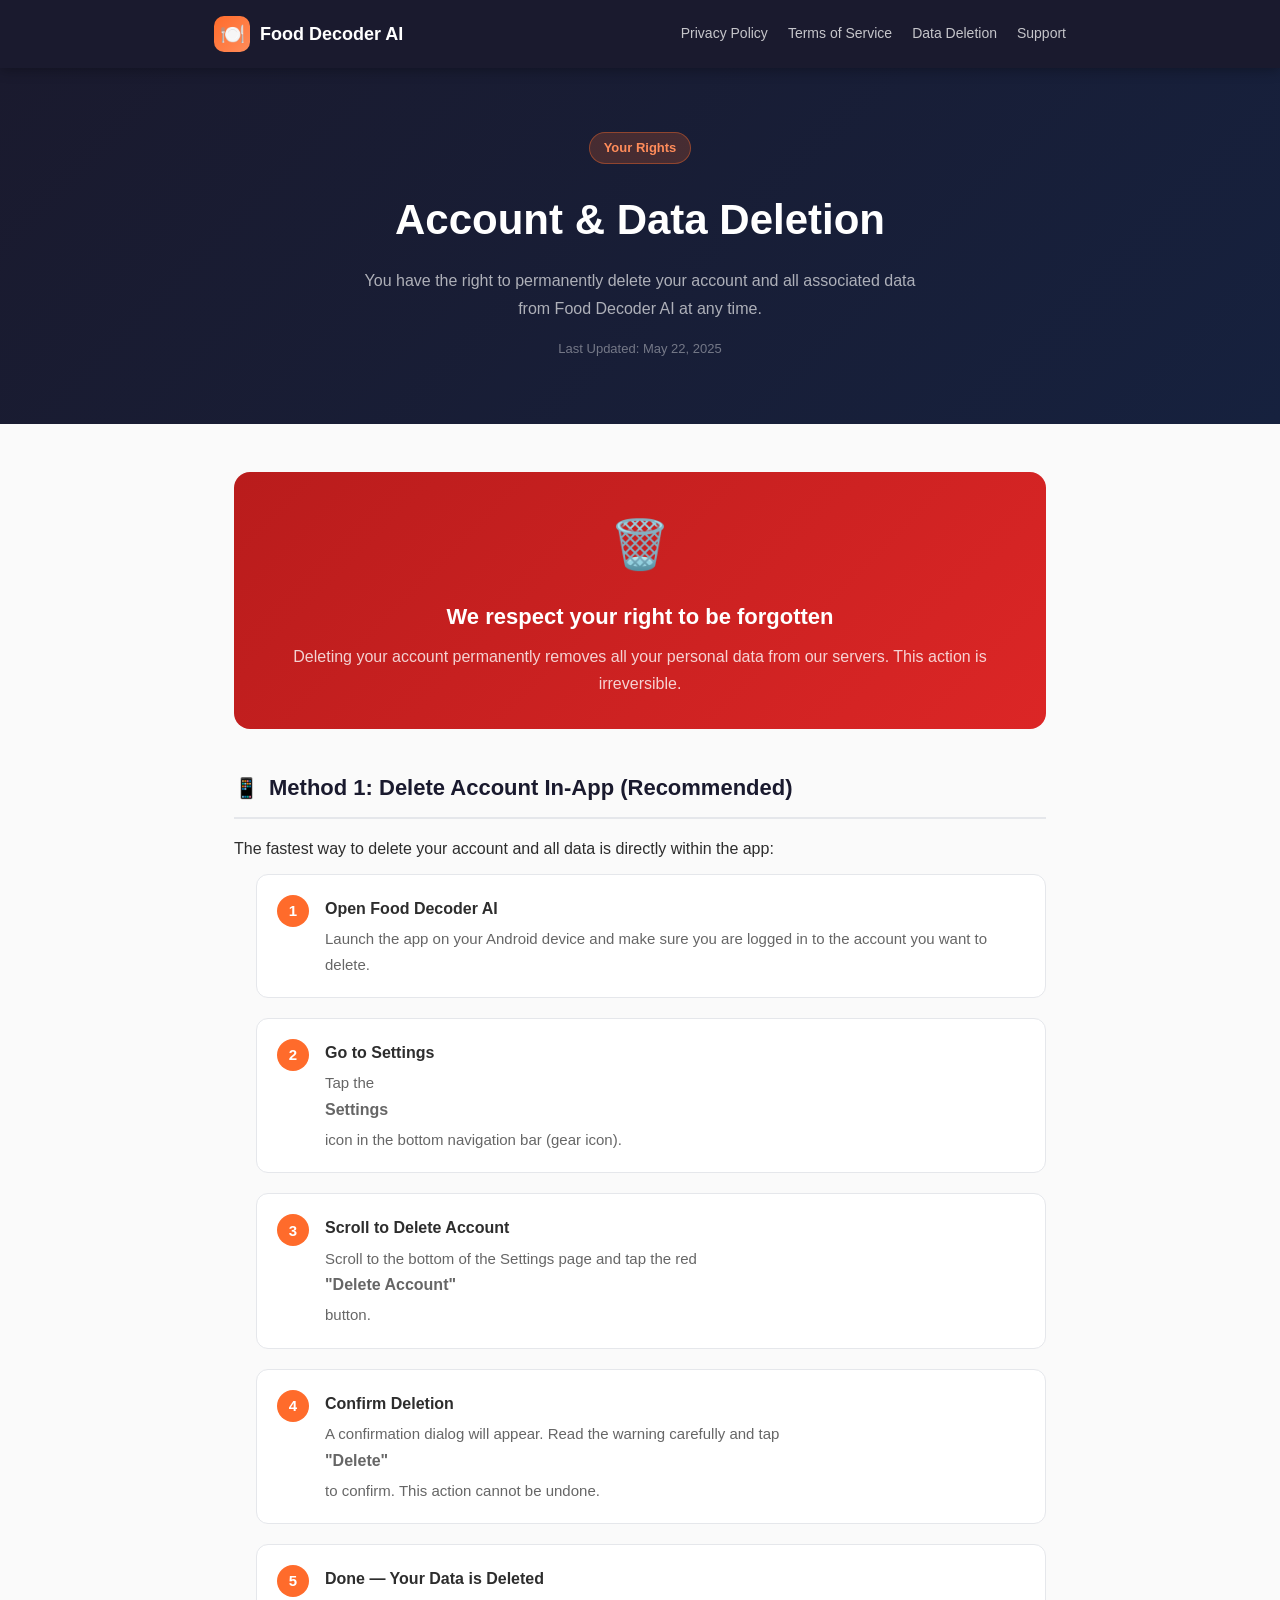
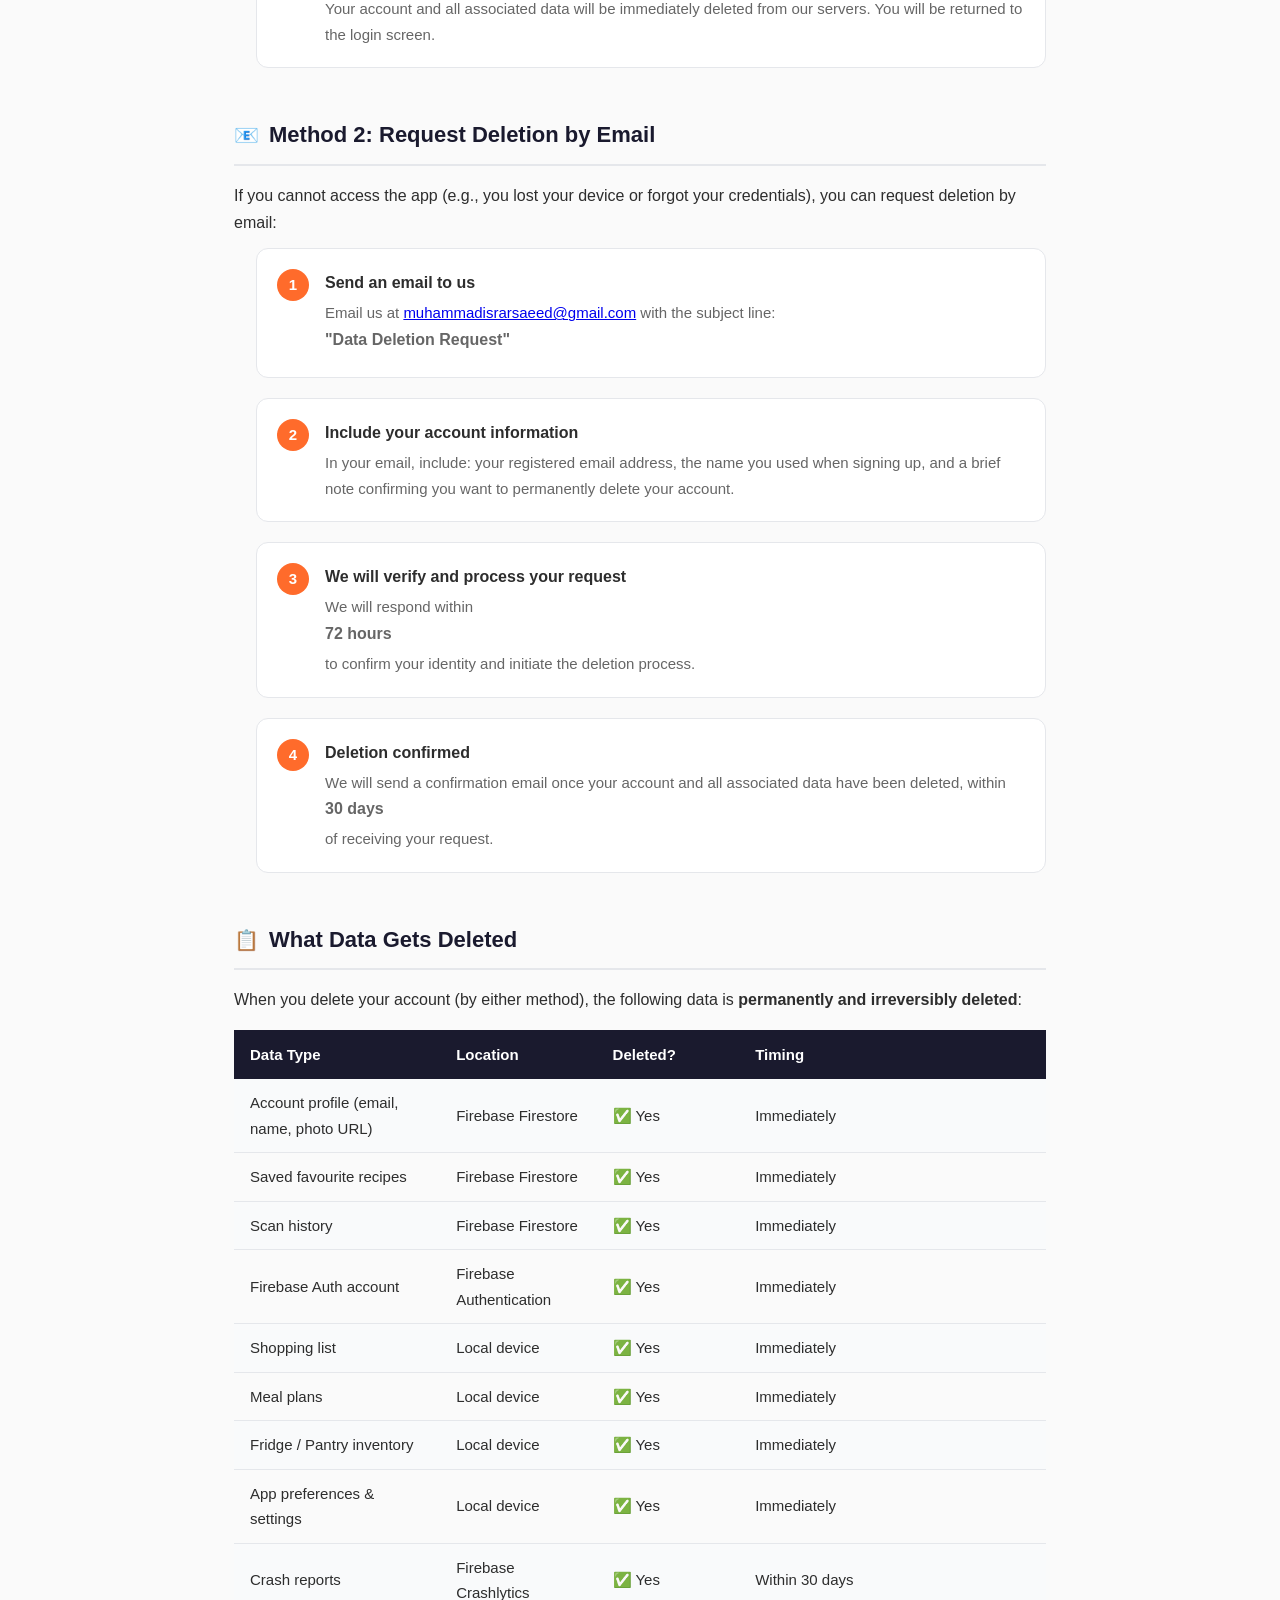
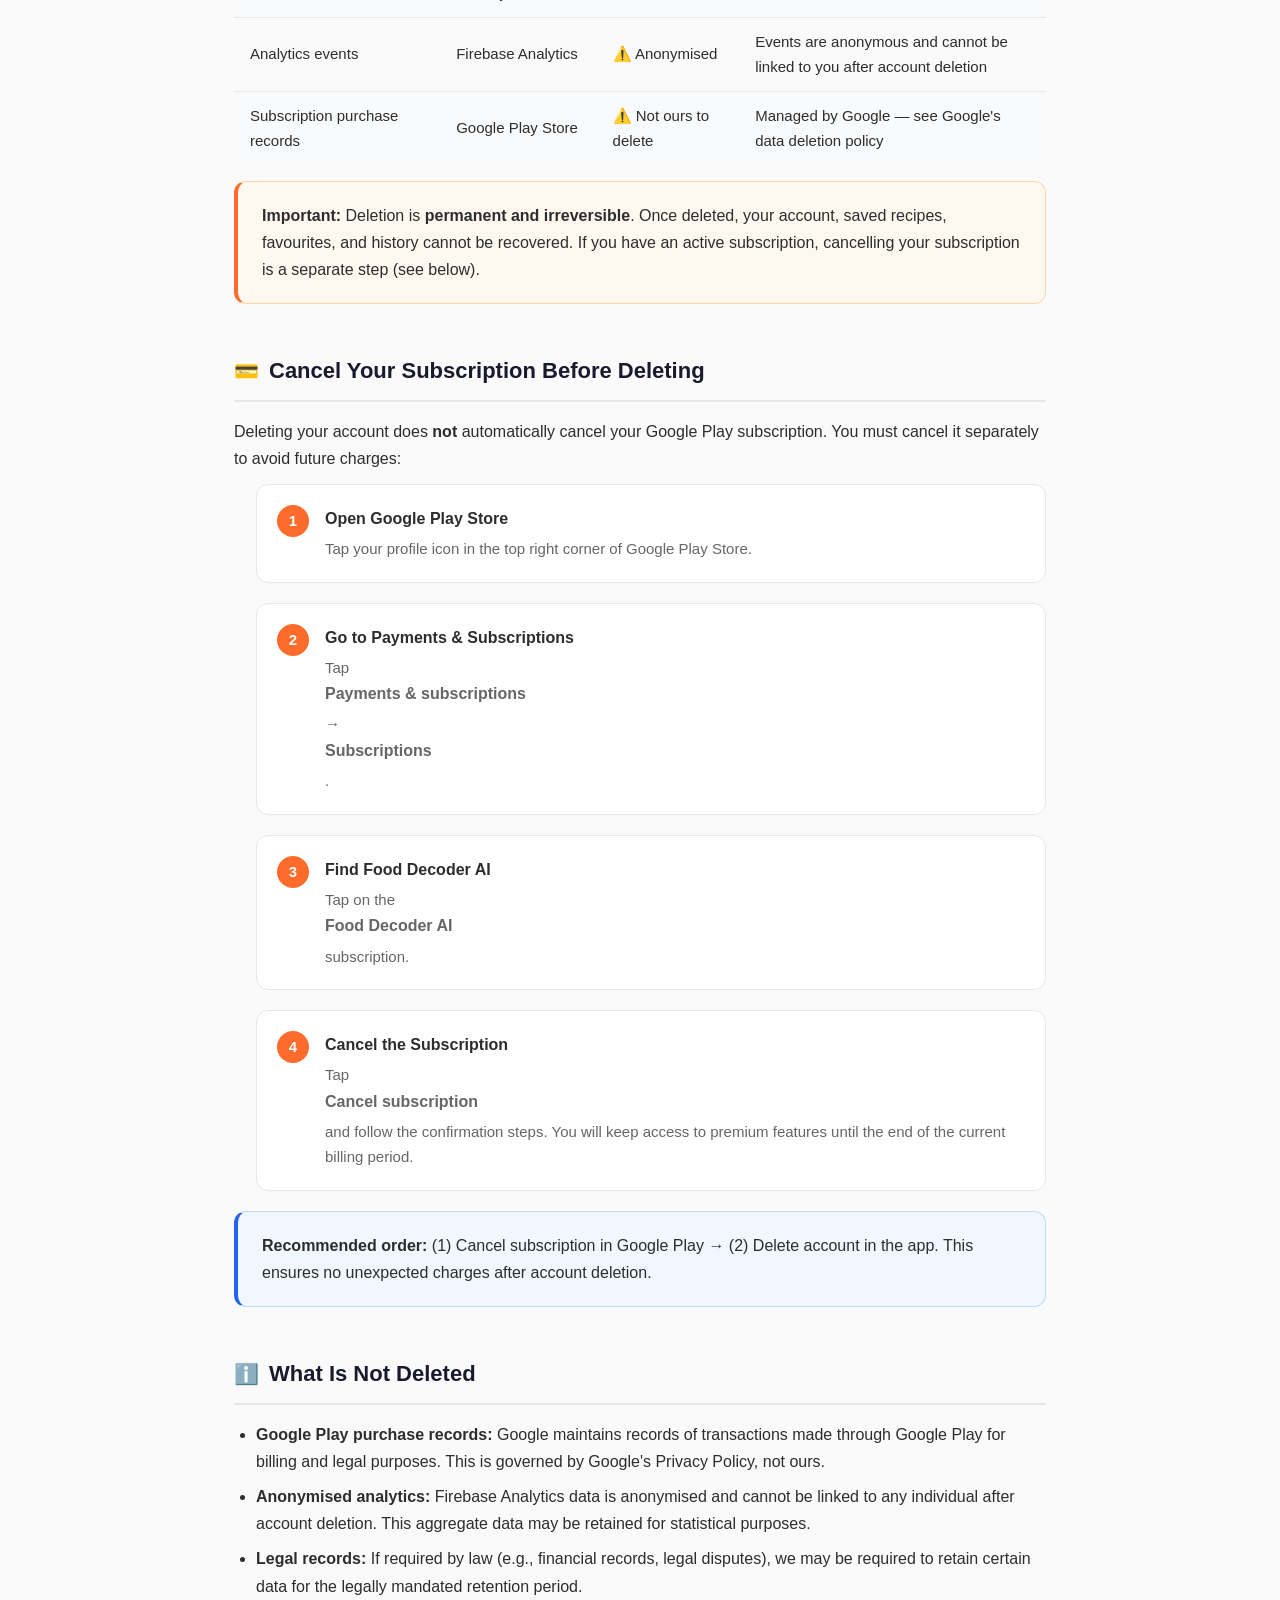
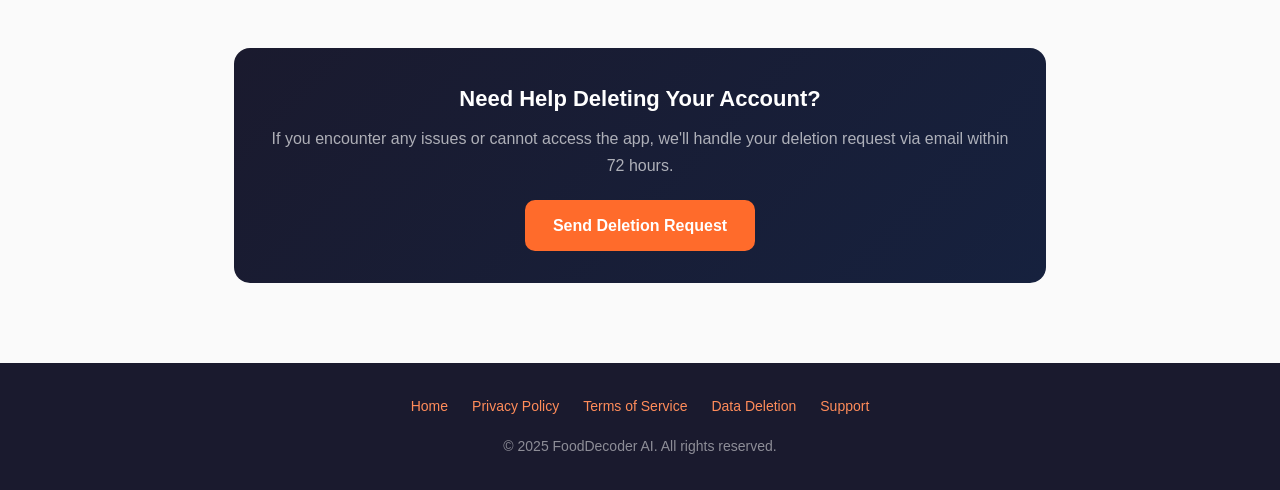
==== data-deletion.html @ 43fed589 "Add data-deletion.html" ====
<!DOCTYPE html>
<html lang="en">
<head>
  <meta charset="UTF-8">
  <meta name="viewport" content="width=device-width, initial-scale=1.0">
  <title>Data Deletion — Food Decoder AI</title>
  <link rel="stylesheet" href="style.css">
  <style>
    .step-list { counter-reset: steps; list-style: none; padding: 0; }
    .step-list li {
      counter-increment: steps;
      display: flex;
      gap: 16px;
      align-items: flex-start;
      margin-bottom: 20px;
      background: var(--card);
      border: 1px solid var(--border);
      border-radius: 12px;
      padding: 20px;
    }
    .step-list li::before {
      content: counter(steps);
      background: var(--orange);
      color: white;
      width: 32px;
      height: 32px;
      border-radius: 50%;
      display: flex;
      align-items: center;
      justify-content: center;
      font-weight: 700;
      font-size: 15px;
      flex-shrink: 0;
    }
    .step-list li strong { display: block; font-size: 16px; margin-bottom: 4px; }
    .step-list li p { margin: 0; color: var(--muted); font-size: 15px; }
    .delete-hero {
      background: linear-gradient(135deg, #B91C1C, #DC2626);
      border-radius: 16px;
      color: white;
      padding: 32px;
      margin-bottom: 40px;
      text-align: center;
    }
    .delete-hero .icon { font-size: 48px; margin-bottom: 12px; }
    .delete-hero h3 { font-size: 22px; font-weight: 700; margin-bottom: 8px; }
    .delete-hero p { color: rgba(255,255,255,0.8); }
  </style>
</head>
<body>

<nav>
  <div class="nav-inner">
    <a class="nav-brand" href="index.html">
      <div class="nav-icon">🍽️</div>
      <span>Food Decoder AI</span>
    </a>
    <div class="nav-links">
      <a href="privacy-policy.html">Privacy Policy</a>
      <a href="terms-of-service.html">Terms of Service</a>
      <a href="data-deletion.html">Data Deletion</a>
      <a href="support.html">Support</a>
    </div>
  </div>
</nav>

<div class="hero">
  <div class="badge">Your Rights</div>
  <h1>Account &amp; Data Deletion</h1>
  <p>You have the right to permanently delete your account and all associated data from Food Decoder AI at any time.</p>
  <div class="last-updated">Last Updated: May 22, 2025</div>
</div>

<div class="content">

  <div class="delete-hero">
    <div class="icon">🗑️</div>
    <h3>We respect your right to be forgotten</h3>
    <p>Deleting your account permanently removes all your personal data from our servers. This action is irreversible.</p>
  </div>

  <!-- In-app deletion -->
  <div class="section" id="in-app">
    <h2><span class="icon">📱</span> Method 1: Delete Account In-App (Recommended)</h2>
    <p>The fastest way to delete your account and all data is directly within the app:</p>

    <ol class="step-list">
      <li>
        <div>
          <strong>Open Food Decoder AI</strong>
          <p>Launch the app on your Android device and make sure you are logged in to the account you want to delete.</p>
        </div>
      </li>
      <li>
        <div>
          <strong>Go to Settings</strong>
          <p>Tap the <strong>Settings</strong> icon in the bottom navigation bar (gear icon).</p>
        </div>
      </li>
      <li>
        <div>
          <strong>Scroll to Delete Account</strong>
          <p>Scroll to the bottom of the Settings page and tap the red <strong>"Delete Account"</strong> button.</p>
        </div>
      </li>
      <li>
        <div>
          <strong>Confirm Deletion</strong>
          <p>A confirmation dialog will appear. Read the warning carefully and tap <strong>"Delete"</strong> to confirm. This action cannot be undone.</p>
        </div>
      </li>
      <li>
        <div>
          <strong>Done — Your Data is Deleted</strong>
          <p>Your account and all associated data will be immediately deleted from our servers. You will be returned to the login screen.</p>
        </div>
      </li>
    </ol>
  </div>

  <!-- Email deletion -->
  <div class="section" id="email-request">
    <h2><span class="icon">📧</span> Method 2: Request Deletion by Email</h2>
    <p>If you cannot access the app (e.g., you lost your device or forgot your credentials), you can request deletion by email:</p>

    <ol class="step-list">
      <li>
        <div>
          <strong>Send an email to us</strong>
          <p>Email us at <a href="mailto:muhammadisrarsaeed@gmail.com">muhammadisrarsaeed@gmail.com</a> with the subject line: <strong>"Data Deletion Request"</strong></p>
        </div>
      </li>
      <li>
        <div>
          <strong>Include your account information</strong>
          <p>In your email, include: your registered email address, the name you used when signing up, and a brief note confirming you want to permanently delete your account.</p>
        </div>
      </li>
      <li>
        <div>
          <strong>We will verify and process your request</strong>
          <p>We will respond within <strong>72 hours</strong> to confirm your identity and initiate the deletion process.</p>
        </div>
      </li>
      <li>
        <div>
          <strong>Deletion confirmed</strong>
          <p>We will send a confirmation email once your account and all associated data have been deleted, within <strong>30 days</strong> of receiving your request.</p>
        </div>
      </li>
    </ol>
  </div>

  <!-- What gets deleted -->
  <div class="section" id="what-deleted">
    <h2><span class="icon">📋</span> What Data Gets Deleted</h2>
    <p>When you delete your account (by either method), the following data is <strong>permanently and irreversibly deleted</strong>:</p>

    <table>
      <tr><th>Data Type</th><th>Location</th><th>Deleted?</th><th>Timing</th></tr>
      <tr><td>Account profile (email, name, photo URL)</td><td>Firebase Firestore</td><td>✅ Yes</td><td>Immediately</td></tr>
      <tr><td>Saved favourite recipes</td><td>Firebase Firestore</td><td>✅ Yes</td><td>Immediately</td></tr>
      <tr><td>Scan history</td><td>Firebase Firestore</td><td>✅ Yes</td><td>Immediately</td></tr>
      <tr><td>Firebase Auth account</td><td>Firebase Authentication</td><td>✅ Yes</td><td>Immediately</td></tr>
      <tr><td>Shopping list</td><td>Local device</td><td>✅ Yes</td><td>Immediately</td></tr>
      <tr><td>Meal plans</td><td>Local device</td><td>✅ Yes</td><td>Immediately</td></tr>
      <tr><td>Fridge / Pantry inventory</td><td>Local device</td><td>✅ Yes</td><td>Immediately</td></tr>
      <tr><td>App preferences &amp; settings</td><td>Local device</td><td>✅ Yes</td><td>Immediately</td></tr>
      <tr><td>Crash reports</td><td>Firebase Crashlytics</td><td>✅ Yes</td><td>Within 30 days</td></tr>
      <tr><td>Analytics events</td><td>Firebase Analytics</td><td>⚠️ Anonymised</td><td>Events are anonymous and cannot be linked to you after account deletion</td></tr>
      <tr><td>Subscription purchase records</td><td>Google Play Store</td><td>⚠️ Not ours to delete</td><td>Managed by Google — see Google's data deletion policy</td></tr>
    </table>

    <div class="card warning">
      <strong>Important:</strong> Deletion is <strong>permanent and irreversible</strong>. Once deleted, your account, saved recipes, favourites, and history cannot be recovered. If you have an active subscription, cancelling your subscription is a separate step (see below).
    </div>
  </div>

  <!-- Subscription cancellation -->
  <div class="section" id="subscription-cancel">
    <h2><span class="icon">💳</span> Cancel Your Subscription Before Deleting</h2>
    <p>Deleting your account does <strong>not</strong> automatically cancel your Google Play subscription. You must cancel it separately to avoid future charges:</p>

    <ol class="step-list">
      <li>
        <div>
          <strong>Open Google Play Store</strong>
          <p>Tap your profile icon in the top right corner of Google Play Store.</p>
        </div>
      </li>
      <li>
        <div>
          <strong>Go to Payments &amp; Subscriptions</strong>
          <p>Tap <strong>Payments &amp; subscriptions</strong> → <strong>Subscriptions</strong>.</p>
        </div>
      </li>
      <li>
        <div>
          <strong>Find Food Decoder AI</strong>
          <p>Tap on the <strong>Food Decoder AI</strong> subscription.</p>
        </div>
      </li>
      <li>
        <div>
          <strong>Cancel the Subscription</strong>
          <p>Tap <strong>Cancel subscription</strong> and follow the confirmation steps. You will keep access to premium features until the end of the current billing period.</p>
        </div>
      </li>
    </ol>

    <div class="card info">
      <strong>Recommended order:</strong> (1) Cancel subscription in Google Play → (2) Delete account in the app. This ensures no unexpected charges after account deletion.
    </div>
  </div>

  <!-- What's NOT deleted -->
  <div class="section" id="not-deleted">
    <h2><span class="icon">ℹ️</span> What Is Not Deleted</h2>
    <ul>
      <li><strong>Google Play purchase records:</strong> Google maintains records of transactions made through Google Play for billing and legal purposes. This is governed by Google's Privacy Policy, not ours.</li>
      <li><strong>Anonymised analytics:</strong> Firebase Analytics data is anonymised and cannot be linked to any individual after account deletion. This aggregate data may be retained for statistical purposes.</li>
      <li><strong>Legal records:</strong> If required by law (e.g., financial records, legal disputes), we may be required to retain certain data for the legally mandated retention period.</li>
    </ul>
  </div>

  <div class="contact-box">
    <h3>Need Help Deleting Your Account?</h3>
    <p>If you encounter any issues or cannot access the app, we'll handle your deletion request via email within 72 hours.</p>
    <a href="mailto:muhammadisrarsaeed@gmail.com?subject=Data Deletion Request">Send Deletion Request</a>
  </div>

</div>

<footer>
  <div class="footer-links">
    <a href="index.html">Home</a>
    <a href="privacy-policy.html">Privacy Policy</a>
    <a href="terms-of-service.html">Terms of Service</a>
    <a href="data-deletion.html">Data Deletion</a>
    <a href="support.html">Support</a>
  </div>
  &copy; 2025 FoodDecoder AI. All rights reserved.
</footer>

</body>
</html>
---- style.css ----
* { margin: 0; padding: 0; box-sizing: border-box; }

:root {
  --orange: #FF6B2B;
  --orange-light: #FF8C5A;
  --dark: #1A1A2E;
  --text: #2D2D2D;
  --muted: #666;
  --border: #E5E7EB;
  --bg: #FAFAFA;
  --card: #FFFFFF;
}

body {
  font-family: -apple-system, BlinkMacSystemFont, 'Segoe UI', Roboto, Oxygen, sans-serif;
  color: var(--text);
  background: var(--bg);
  line-height: 1.7;
  font-size: 16px;
}

/* NAV */
nav {
  background: var(--dark);
  padding: 16px 0;
  position: sticky;
  top: 0;
  z-index: 100;
  box-shadow: 0 2px 12px rgba(0,0,0,0.3);
}
.nav-inner {
  max-width: 900px;
  margin: 0 auto;
  padding: 0 24px;
  display: flex;
  align-items: center;
  justify-content: space-between;
  flex-wrap: wrap;
  gap: 12px;
}
.nav-brand {
  display: flex;
  align-items: center;
  gap: 10px;
  text-decoration: none;
}
.nav-icon {
  width: 36px;
  height: 36px;
  background: linear-gradient(135deg, var(--orange), var(--orange-light));
  border-radius: 10px;
  display: flex;
  align-items: center;
  justify-content: center;
  font-size: 20px;
}
.nav-brand span {
  color: #fff;
  font-weight: 700;
  font-size: 18px;
}
.nav-links {
  display: flex;
  gap: 20px;
  flex-wrap: wrap;
}
.nav-links a {
  color: rgba(255,255,255,0.75);
  text-decoration: none;
  font-size: 14px;
  transition: color 0.2s;
}
.nav-links a:hover { color: var(--orange-light); }

/* HERO */
.hero {
  background: linear-gradient(135deg, var(--dark) 0%, #16213E 100%);
  color: white;
  padding: 64px 24px;
  text-align: center;
}
.hero h1 {
  font-size: clamp(28px, 5vw, 42px);
  font-weight: 800;
  margin-bottom: 12px;
}
.hero p {
  color: rgba(255,255,255,0.65);
  font-size: 16px;
  max-width: 560px;
  margin: 0 auto 16px;
}
.hero .badge {
  display: inline-block;
  background: rgba(255,107,43,0.2);
  border: 1px solid rgba(255,107,43,0.4);
  color: var(--orange-light);
  padding: 4px 14px;
  border-radius: 20px;
  font-size: 13px;
  font-weight: 600;
  margin-bottom: 20px;
}
.last-updated {
  font-size: 13px;
  color: rgba(255,255,255,0.4);
  margin-top: 8px;
}

/* CONTENT */
.content {
  max-width: 860px;
  margin: 0 auto;
  padding: 48px 24px 80px;
}

/* TABLE OF CONTENTS */
.toc {
  background: var(--card);
  border: 1px solid var(--border);
  border-left: 4px solid var(--orange);
  border-radius: 12px;
  padding: 24px 28px;
  margin-bottom: 48px;
}
.toc h3 {
  font-size: 14px;
  text-transform: uppercase;
  letter-spacing: 0.08em;
  color: var(--muted);
  margin-bottom: 14px;
}
.toc ol {
  padding-left: 18px;
}
.toc li {
  margin-bottom: 6px;
}
.toc a {
  color: var(--orange);
  text-decoration: none;
  font-size: 15px;
}
.toc a:hover { text-decoration: underline; }

/* SECTIONS */
.section {
  margin-bottom: 48px;
  scroll-margin-top: 80px;
}
.section h2 {
  font-size: 22px;
  font-weight: 700;
  color: var(--dark);
  margin-bottom: 16px;
  padding-bottom: 10px;
  border-bottom: 2px solid var(--border);
  display: flex;
  align-items: center;
  gap: 10px;
}
.section h2 .icon {
  font-size: 20px;
}
.section h3 {
  font-size: 17px;
  font-weight: 600;
  color: var(--dark);
  margin: 20px 0 10px;
}
.section p { margin-bottom: 12px; color: var(--text); }
.section ul, .section ol {
  padding-left: 22px;
  margin-bottom: 16px;
}
.section li { margin-bottom: 8px; }

/* CARDS */
.card {
  background: var(--card);
  border: 1px solid var(--border);
  border-radius: 12px;
  padding: 20px 24px;
  margin: 16px 0;
}
.card.warning {
  background: #FFF8F0;
  border-color: #FFD4A8;
  border-left: 4px solid var(--orange);
}
.card.info {
  background: #F0F7FF;
  border-color: #BFD9FF;
  border-left: 4px solid #2563EB;
}
.card.success {
  background: #F0FFF4;
  border-color: #A8E6C0;
  border-left: 4px solid #16A34A;
}

/* TABLE */
table {
  width: 100%;
  border-collapse: collapse;
  margin: 16px 0;
  font-size: 15px;
}
th {
  background: var(--dark);
  color: white;
  padding: 12px 16px;
  text-align: left;
  font-weight: 600;
}
td {
  padding: 11px 16px;
  border-bottom: 1px solid var(--border);
}
tr:nth-child(even) td { background: #F9FAFB; }
tr:last-child td { border-bottom: none; }

/* PRICING CARDS */
.pricing-grid {
  display: grid;
  grid-template-columns: repeat(auto-fit, minmax(220px, 1fr));
  gap: 20px;
  margin: 24px 0;
}
.price-card {
  background: var(--card);
  border: 2px solid var(--border);
  border-radius: 16px;
  padding: 24px 20px;
  text-align: center;
  position: relative;
}
.price-card.featured {
  border-color: var(--orange);
  box-shadow: 0 4px 20px rgba(255,107,43,0.15);
}
.price-card .badge-top {
  position: absolute;
  top: -12px;
  left: 50%;
  transform: translateX(-50%);
  background: var(--orange);
  color: white;
  padding: 3px 14px;
  border-radius: 20px;
  font-size: 11px;
  font-weight: 700;
  text-transform: uppercase;
  letter-spacing: 0.05em;
  white-space: nowrap;
}
.price-card h4 { font-size: 18px; font-weight: 700; margin-bottom: 4px; }
.price-card .price { font-size: 32px; font-weight: 800; color: var(--orange); }
.price-card .price span { font-size: 14px; font-weight: 400; color: var(--muted); }
.price-card .scans { font-size: 13px; color: var(--muted); margin: 8px 0 16px; }
.price-card ul { text-align: left; padding-left: 16px; font-size: 14px; }
.price-card ul li { margin-bottom: 6px; }

/* CONTACT BOX */
.contact-box {
  background: linear-gradient(135deg, var(--dark), #16213E);
  color: white;
  border-radius: 16px;
  padding: 32px;
  text-align: center;
  margin-top: 48px;
}
.contact-box h3 { font-size: 22px; margin-bottom: 8px; }
.contact-box p { color: rgba(255,255,255,0.65); margin-bottom: 20px; }
.contact-box a {
  display: inline-block;
  background: var(--orange);
  color: white;
  text-decoration: none;
  padding: 12px 28px;
  border-radius: 10px;
  font-weight: 600;
  transition: background 0.2s;
}
.contact-box a:hover { background: var(--orange-light); }

/* FOOTER */
footer {
  background: var(--dark);
  color: rgba(255,255,255,0.5);
  text-align: center;
  padding: 32px 24px;
  font-size: 14px;
}
footer a { color: var(--orange-light); text-decoration: none; }
footer .footer-links {
  display: flex;
  justify-content: center;
  gap: 24px;
  flex-wrap: wrap;
  margin-bottom: 16px;
}

@media (max-width: 600px) {
  .nav-links { gap: 12px; }
  .hero { padding: 40px 20px; }
  .content { padding: 32px 16px 60px; }
}
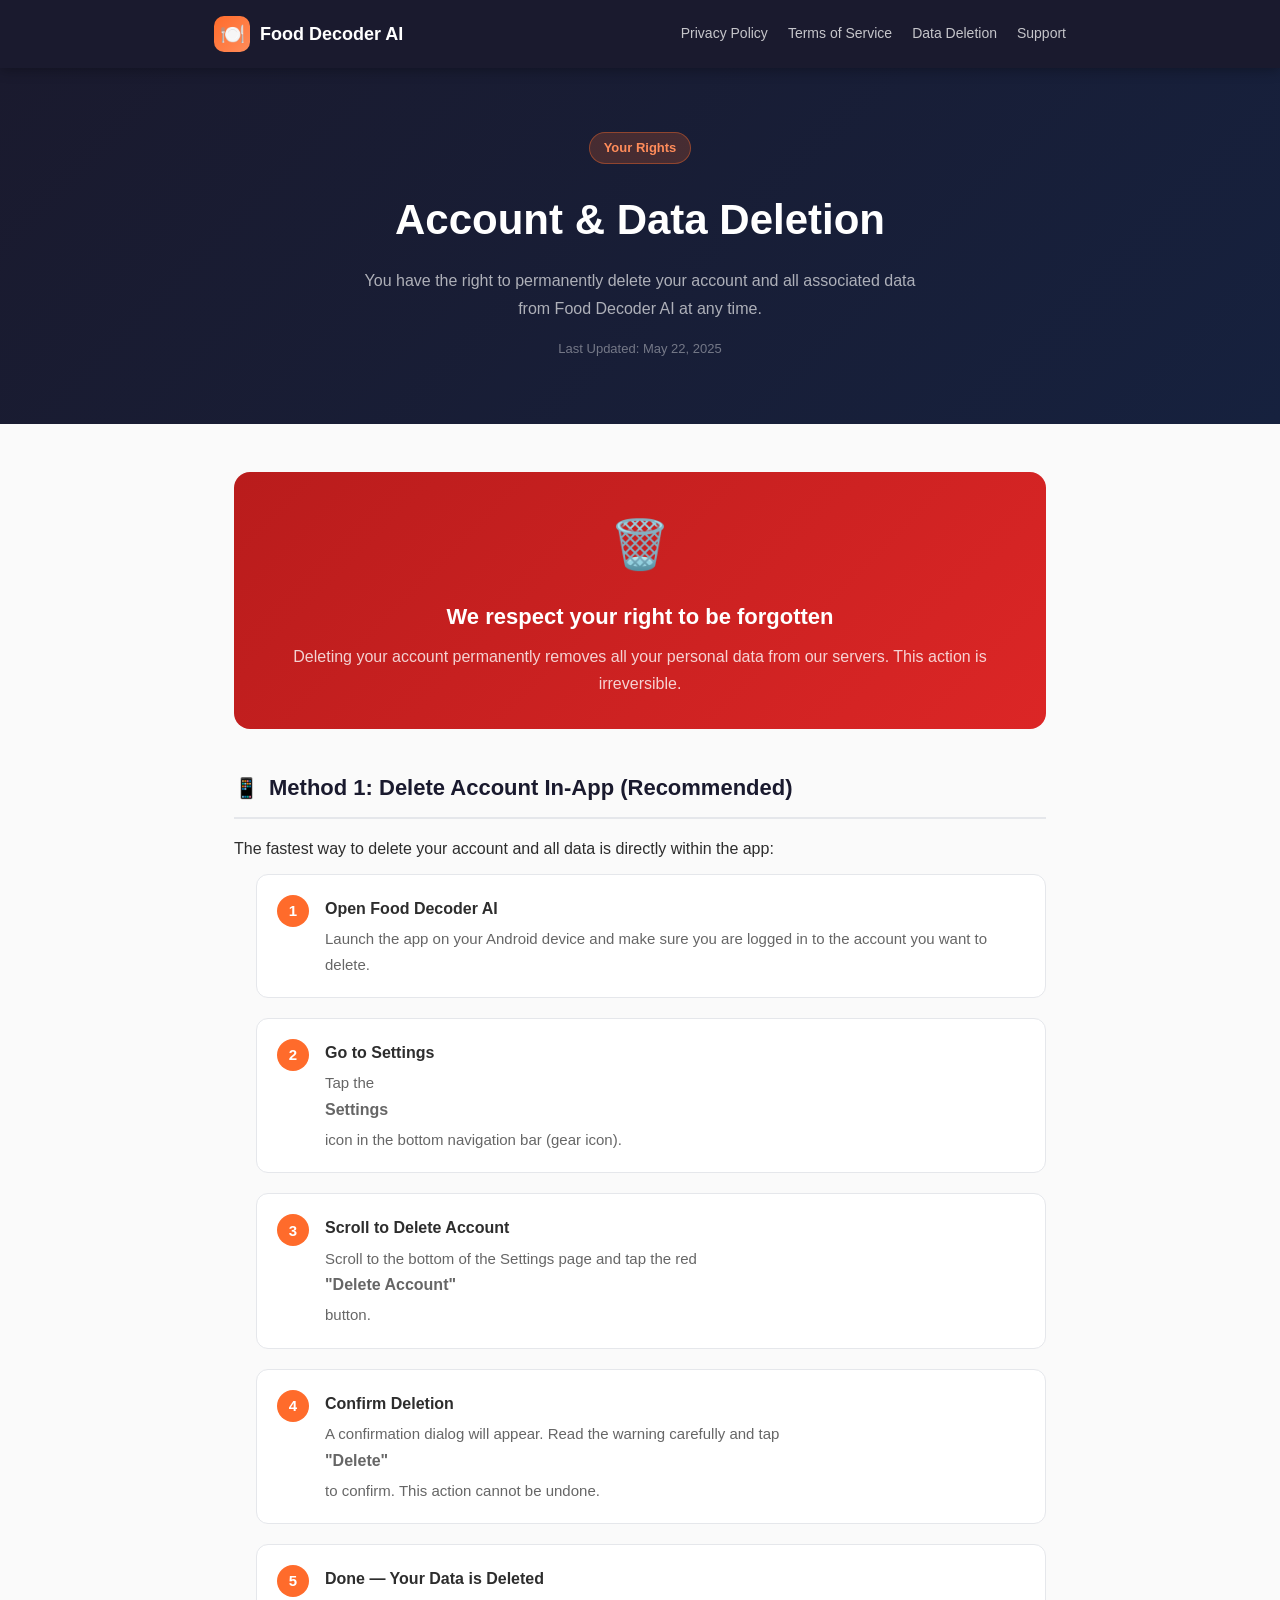
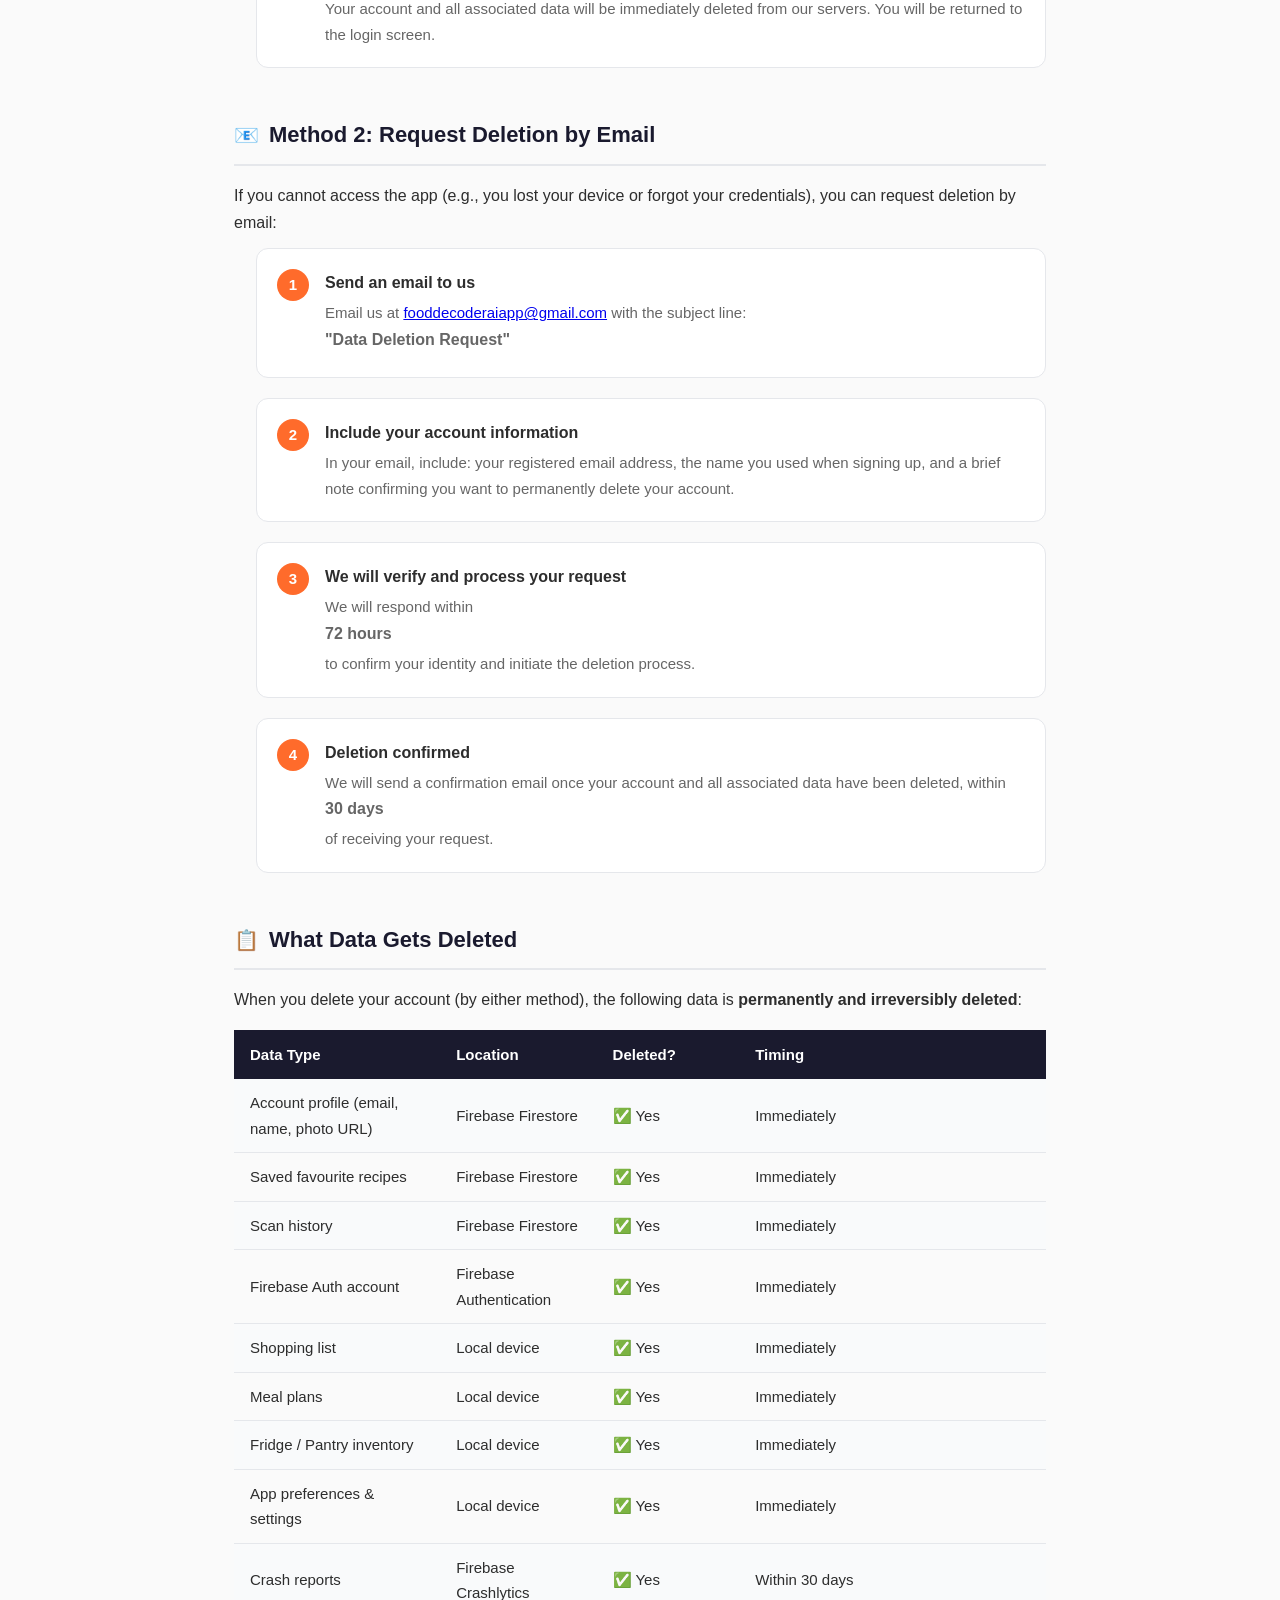
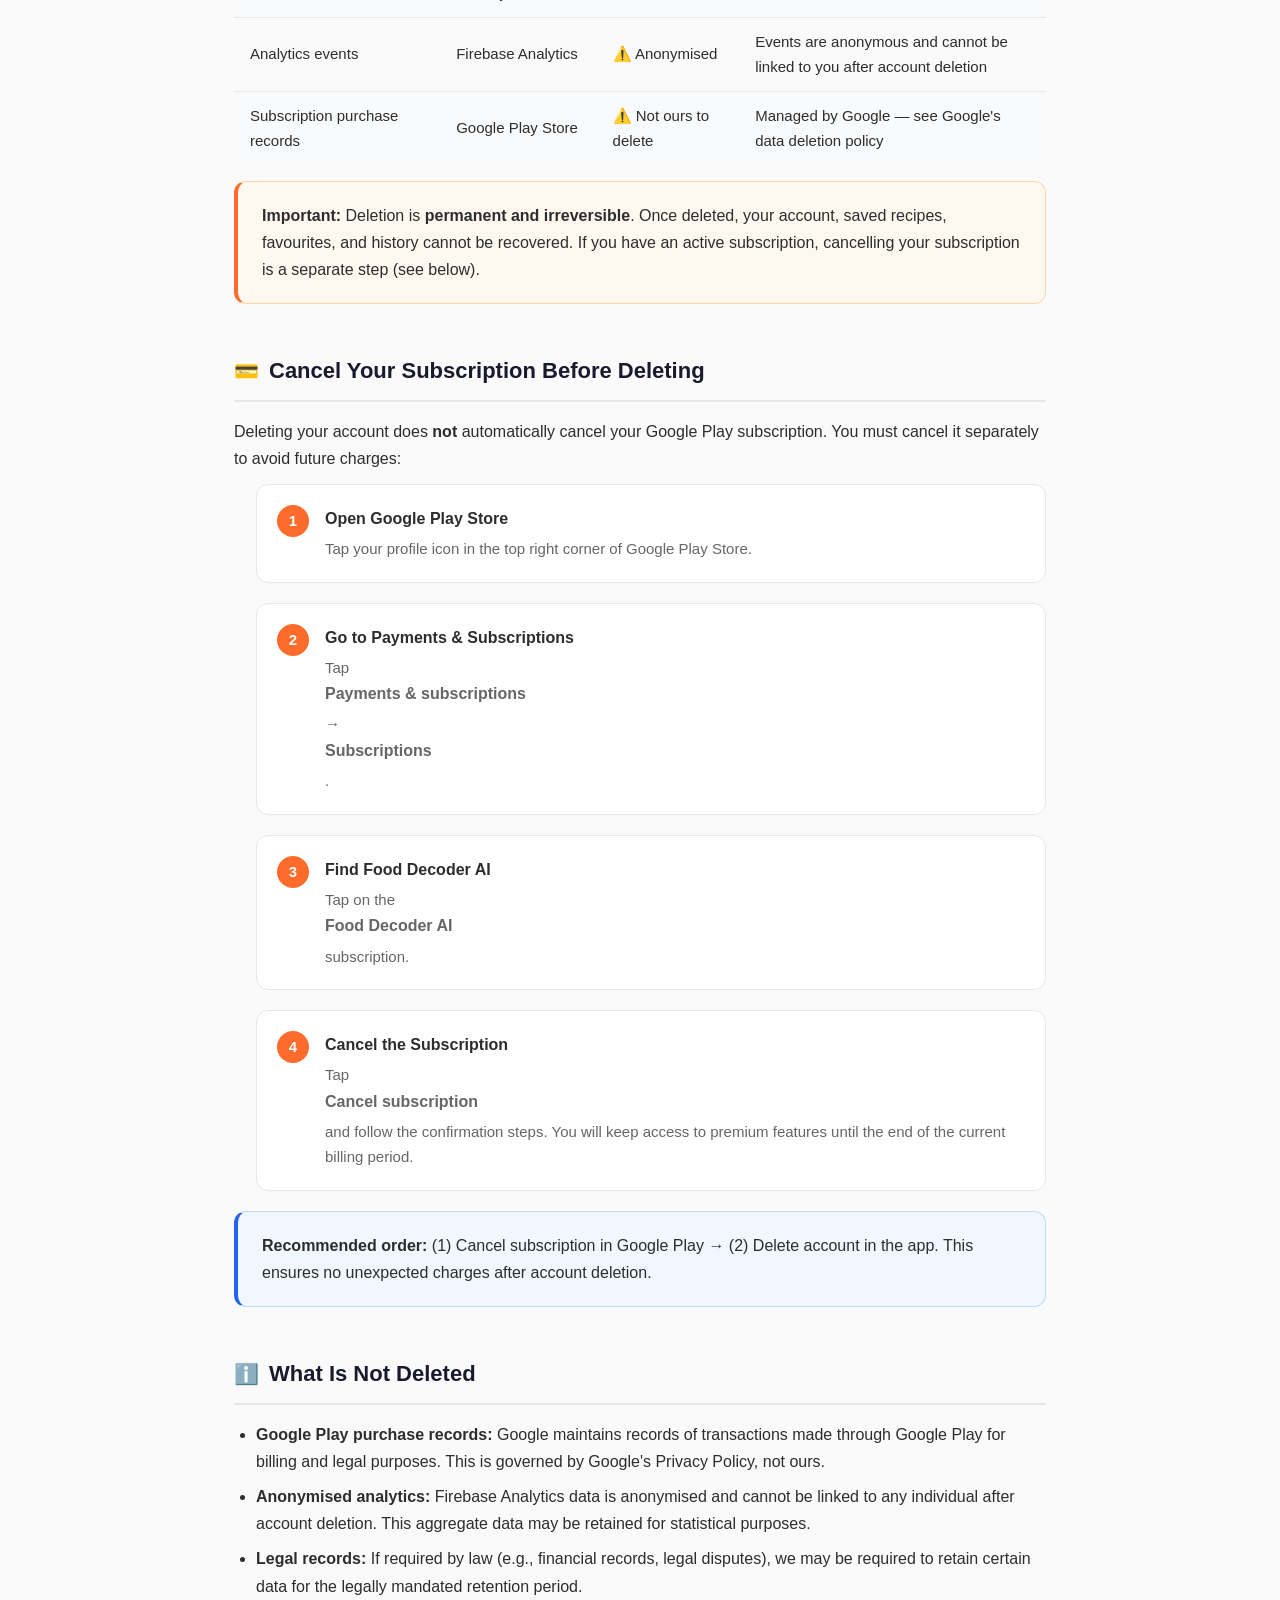
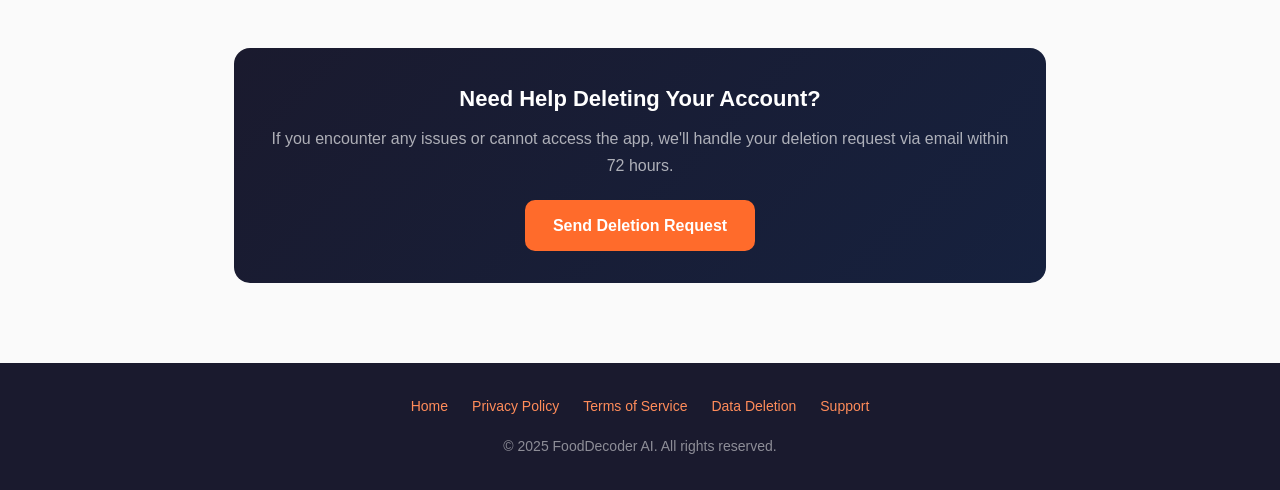
==== commit 4f63dc4a: "Update contact email to fooddecoderaiapp@gmail.com" ====
--- a/data-deletion.html
+++ b/data-deletion.html
@@ -127,7 +127,7 @@
       <li>
         <div>
           <strong>Send an email to us</strong>
-          <p>Email us at <a href="mailto:muhammadisrarsaeed@gmail.com">muhammadisrarsaeed@gmail.com</a> with the subject line: <strong>"Data Deletion Request"</strong></p>
+          <p>Email us at <a href="mailto:fooddecoderaiapp@gmail.com">fooddecoderaiapp@gmail.com</a> with the subject line: <strong>"Data Deletion Request"</strong></p>
         </div>
       </li>
       <li>
@@ -226,7 +226,7 @@
   <div class="contact-box">
     <h3>Need Help Deleting Your Account?</h3>
     <p>If you encounter any issues or cannot access the app, we'll handle your deletion request via email within 72 hours.</p>
-    <a href="mailto:muhammadisrarsaeed@gmail.com?subject=Data Deletion Request">Send Deletion Request</a>
+    <a href="mailto:fooddecoderaiapp@gmail.com?subject=Data Deletion Request">Send Deletion Request</a>
   </div>
 
 </div>
